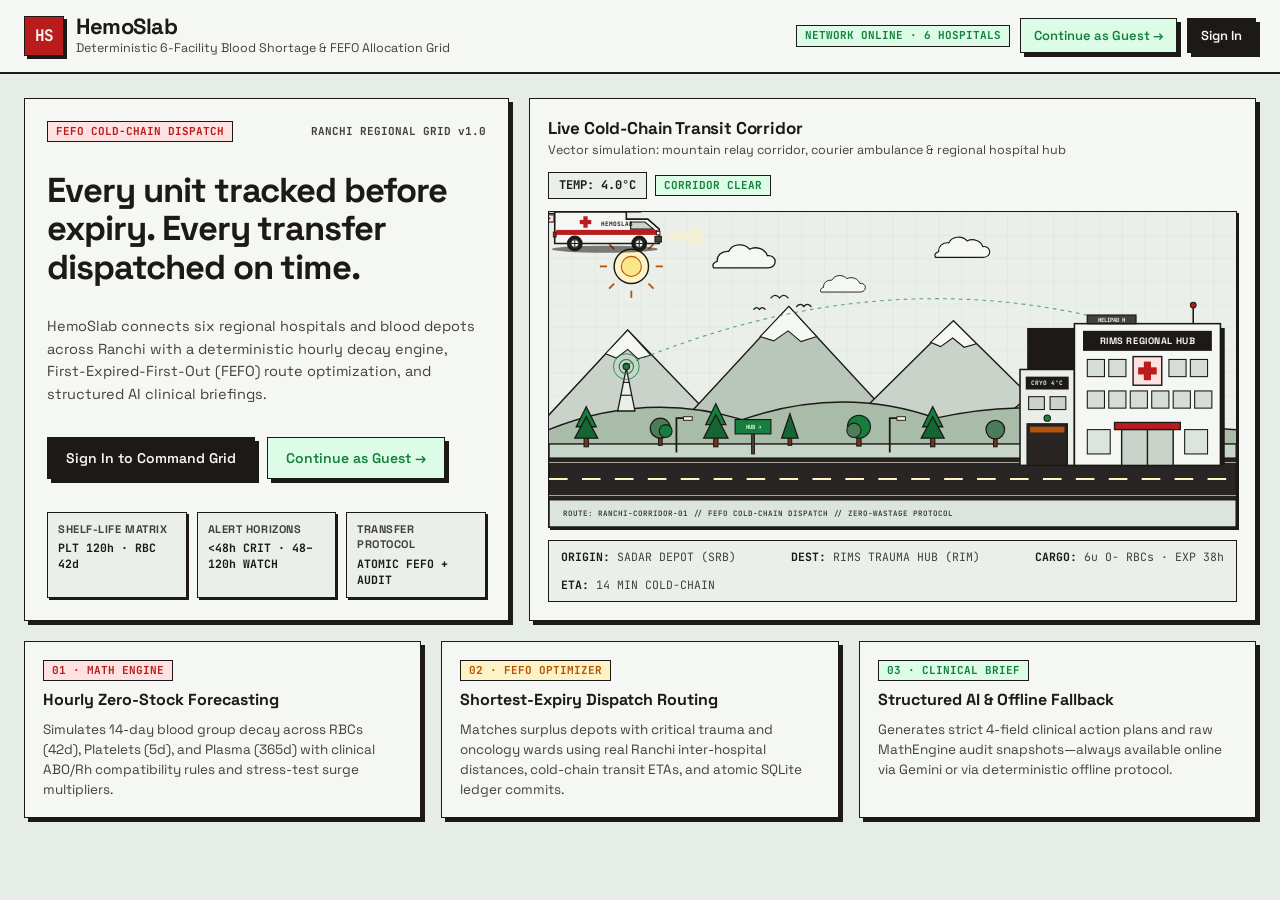
==== static/landing.html @ 281df46d "Add vector landing page, ambulance dispatch animation, pie/semicircular charts, and facility pulse p" ====
<!DOCTYPE html>
<html lang="en">
<head>
  <meta charset="UTF-8" />
  <meta name="viewport" content="width=device-width, initial-scale=1.0" />
  <title>HemoSlab — Regional Blood Shortage &amp; FEFO Cold-Chain Grid</title>
  <link rel="preconnect" href="https://fonts.googleapis.com" />
  <link rel="preconnect" href="https://fonts.gstatic.com" crossorigin />
  <link
    href="https://fonts.googleapis.com/css2?family=JetBrains+Mono:wght@500;600;700&family=Space+Grotesk:wght@400;500;600;700&display=swap"
    rel="stylesheet"
  />
  <link rel="stylesheet" href="/static/styles.css" />
  <link rel="stylesheet" href="/static/landing.css" />
  <script src="/static/landing.js" defer></script>
</head>
<body class="landing-body">
  <!-- Top Tactile Navigation Header -->
  <header class="landing-header" role="banner">
    <div class="landing-header-inner">
      <div class="brand-lockup">
        <div class="brand-mark" aria-hidden="true">HS</div>
        <div class="brand-copy">
          <h1>HemoSlab</h1>
          <p class="brand-subtitle">Deterministic 6-Facility Blood Shortage &amp; FEFO Allocation Grid</p>
        </div>
      </div>

      <div class="landing-nav-actions">
        <span class="status-pill status-safe mono">NETWORK ONLINE · 6 HOSPITALS</span>
        <button type="button" id="headerGuestBtn" class="btn-tactile btn-approve">
          Continue as Guest &rarr;
        </button>
        <button type="button" id="headerSignInBtn" class="btn-tactile is-active">
          Sign In
        </button>
      </div>
    </div>
  </header>

  <main class="landing-shell">
    <!-- Hero Grid: Command Entry + Animated Vector Corridor -->
    <section class="landing-hero-grid" aria-label="HemoSlab Overview and Access">
      <!-- Left: Editorial Intro & Access Slabs -->
      <article class="slab-card landing-intro-card">
        <div class="intro-kicker-row">
          <span class="status-pill status-critical mono">FEFO COLD-CHAIN DISPATCH</span>
          <span class="mono intro-version">RANCHI REGIONAL GRID v1.0</span>
        </div>

        <h2 class="landing-headline">
          Every unit tracked before expiry. Every transfer dispatched on time.
        </h2>

        <p class="landing-lead">
          HemoSlab connects six regional hospitals and blood depots across Ranchi with a deterministic
          hourly decay engine, First-Expired-First-Out (FEFO) route optimization, and structured AI
          clinical briefings.
        </p>

        <div class="landing-cta-group">
          <button type="button" id="heroSignInBtn" class="btn-tactile is-active btn-lg">
            Sign In to Command Grid
          </button>
          <button type="button" id="heroGuestBtn" class="btn-tactile btn-approve btn-lg">
            Continue as Guest &rarr;
          </button>
        </div>

        <div class="landing-mini-stats">
          <div class="mini-stat-slab">
            <span class="metric-label">Shelf-Life Matrix</span>
            <strong class="mono">PLT 120h · RBC 42d</strong>
          </div>
          <div class="mini-stat-slab">
            <span class="metric-label">Alert Horizons</span>
            <strong class="mono">&lt;48h CRIT · 48–120h WATCH</strong>
          </div>
          <div class="mini-stat-slab">
            <span class="metric-label">Transfer Protocol</span>
            <strong class="mono">ATOMIC FEFO + AUDIT</strong>
          </div>
        </div>
      </article>

      <!-- Right: Full Vector Animated Cold-Chain Corridor Scene -->
      <article class="slab-card vector-scene-card">
        <div class="panel-header scene-header">
          <div>
            <h2>Live Cold-Chain Transit Corridor</h2>
            <p class="panel-caption">Vector simulation: mountain relay corridor, courier ambulance &amp; regional hospital hub</p>
          </div>
          <div class="scene-badges">
            <span class="mono count-pill">TEMP: 4.0&deg;C</span>
            <span class="status-pill status-safe mono">CORRIDOR CLEAR</span>
          </div>
        </div>

        <div class="vector-stage">
          <svg
            id="corridorVectorSvg"
            viewBox="0 0 960 440"
            role="img"
            aria-label="Animated vector illustration of an ambulance driving along a tree-lined mountain road toward a regional hospital on the right, with a medical drone and clouds in the sky"
          >
            <defs>
              <!-- Subtle blueprint grid matching dashboard topology -->
              <pattern id="landingGrid" width="32" height="32" patternUnits="userSpaceOnUse">
                <path d="M 32 0 L 0 0 0 32" fill="none" stroke="#D5DDD6" stroke-width="1" />
              </pattern>

              <!-- Clip path for road markings -->
              <clipPath id="roadClip">
                <rect x="0" y="344" width="960" height="58" />
              </clipPath>
            </defs>

            <!-- Sky Background + Grid -->
            <rect x="0" y="0" width="960" height="440" fill="#EAEFE9" />
            <rect x="0" y="0" width="960" height="344" fill="url(#landingGrid)" />

            <!-- Flat Tactile Sun & Rotating Geometric Rays -->
            <g class="vec-sun" transform="translate(115, 76)">
              <g class="sun-rays-spin">
                <line x1="0" y1="-44" x2="0" y2="-34" stroke="#B45309" stroke-width="2.5" />
                <line x1="0" y1="34" x2="0" y2="44" stroke="#B45309" stroke-width="2.5" />
                <line x1="-44" y1="0" x2="-34" y2="0" stroke="#B45309" stroke-width="2.5" />
                <line x1="34" y1="0" x2="44" y2="0" stroke="#B45309" stroke-width="2.5" />
                <line x1="-31" y1="-31" x2="-24" y2="-24" stroke="#B45309" stroke-width="2.5" />
                <line x1="24" y1="24" x2="31" y2="31" stroke="#B45309" stroke-width="2.5" />
                <line x1="31" y1="-31" x2="24" y2="-24" stroke="#B45309" stroke-width="2.5" />
                <line x1="-24" y1="24" x2="-31" y2="31" stroke="#B45309" stroke-width="2.5" />
              </g>
              <circle cx="0" cy="0" r="24" fill="#FEF3C7" stroke="#1C1917" stroke-width="2" />
              <circle cx="0" cy="0" r="14" fill="#FDE68A" stroke="#B45309" stroke-width="1.5" />
            </g>

            <!-- Drifting Flat Vector Clouds -->
            <g class="cloud-drift-slow">
              <g transform="translate(230, 56)">
                <path
                  d="M0,22 L76,22 C82,22 86,18 86,13 C86,8 81,4 75,5 C72,-4 60,-9 50,-4 C43,-13 26,-12 21,-1 C11,-2 4,5 5,13 C1,14 -3,17 0,22 Z"
                  fill="#F4F7F3"
                  stroke="#1C1917"
                  stroke-width="1.8"
                />
              </g>
              <g transform="translate(540, 44) scale(0.88)">
                <path
                  d="M0,22 L76,22 C82,22 86,18 86,13 C86,8 81,4 75,5 C72,-4 60,-9 50,-4 C43,-13 26,-12 21,-1 C11,-2 4,5 5,13 C1,14 -3,17 0,22 Z"
                  fill="#F4F7F3"
                  stroke="#1C1917"
                  stroke-width="1.8"
                />
              </g>
            </g>

            <g class="cloud-drift-fast">
              <g transform="translate(380, 96) scale(0.72)">
                <path
                  d="M0,22 L76,22 C82,22 86,18 86,13 C86,8 81,4 75,5 C72,-4 60,-9 50,-4 C43,-13 26,-12 21,-1 C11,-2 4,5 5,13 C1,14 -3,17 0,22 Z"
                  fill="#F4F7F3"
                  stroke="#1C1917"
                  stroke-width="1.8"
                />
              </g>
            </g>

            <!-- Distant Vector Birds -->
            <g class="birds-glide" stroke="#1C1917" stroke-width="1.8" fill="none" stroke-linecap="round">
              <path d="M310,120 Q316,113 322,120 Q328,113 334,120" />
              <path d="M346,132 Q351,126 356,132 Q361,126 366,132" />
              <path d="M286,136 Q290,131 294,136 Q298,131 302,136" />
            </g>

            <!-- Far Mountain Range (Ridge Layer 1) -->
            <g class="mountains-far">
              <polygon points="-20,305 110,165 245,305" fill="#C9D3CA" stroke="#1C1917" stroke-width="2" />
              <polygon points="110,165 142,200 124,205 110,192 94,204 79,198" fill="#F4F7F3" stroke="#1C1917" stroke-width="1.5" />

              <polygon points="175,305 335,132 495,305" fill="#B9C7BB" stroke="#1C1917" stroke-width="2" />
              <polygon points="335,132 374,174 352,181 334,166 314,180 295,174" fill="#F4F7F3" stroke="#1C1917" stroke-width="1.5" />

              <polygon points="410,305 565,152 720,305" fill="#C9D3CA" stroke="#1C1917" stroke-width="2" />
              <polygon points="565,152 597,184 580,189 564,176 547,188 533,182" fill="#F4F7F3" stroke="#1C1917" stroke-width="1.5" />

              <polygon points="615,305 765,175 910,305" fill="#B9C7BB" stroke="#1C1917" stroke-width="2" />
            </g>

            <!-- Midground Rolling Foothills (Ridge Layer 2) -->
            <path
              d="M-10,308 Q130,248 270,290 Q410,242 540,288 Q680,256 830,295 L970,305 L970,336 L-10,336 Z"
              fill="#A8BCA9"
              stroke="#1C1917"
              stroke-width="2"
            />

            <!-- Cold-Chain Telemetry Relay Tower on Left Hill -->
            <g transform="translate(86, 206)">
              <polygon points="10,72 22,12 34,72" fill="#EAEFE9" stroke="#1C1917" stroke-width="1.8" />
              <line x1="14" y1="50" x2="30" y2="50" stroke="#1C1917" stroke-width="1.6" />
              <line x1="17" y1="32" x2="27" y2="32" stroke="#1C1917" stroke-width="1.6" />
              <circle cx="22" cy="10" r="4.5" fill="#15803D" stroke="#1C1917" stroke-width="1.5" />
              <circle cx="22" cy="10" r="10" fill="none" stroke="#15803D" stroke-width="1.5" class="tower-pulse" />
              <circle cx="22" cy="10" r="18" fill="none" stroke="#15803D" stroke-width="1.2" class="tower-pulse-delay" />
            </g>

            <!-- Drone Flight Arc & Animated Vector Cold-Chain Drone -->
            <path
              d="M112,212 Q455,68 785,152"
              fill="none"
              stroke="#15803D"
              stroke-width="1.5"
              stroke-dasharray="5 6"
              opacity="0.7"
            />
            <g class="drone-flight">
              <!-- Drone body + cryo pod -->
              <line x1="-18" y1="-4" x2="18" y2="-4" stroke="#1C1917" stroke-width="2.5" />
              <line x1="-14" y1="-8" x2="-14" y2="-4" stroke="#1C1917" stroke-width="2" />
              <line x1="14" y1="-8" x2="14" y2="-4" stroke="#1C1917" stroke-width="2" />
              <ellipse cx="-14" cy="-9" rx="9" ry="2" fill="#44403C" class="rotor-blur" />
              <ellipse cx="14" cy="-9" rx="9" ry="2" fill="#44403C" class="rotor-blur" />
              <rect x="-10" y="-6" width="20" height="8" fill="#F4F7F3" stroke="#1C1917" stroke-width="1.6" />
              <!-- Hanging Cryo Blood Box -->
              <rect x="-7" y="4" width="14" height="10" fill="#FEE2E2" stroke="#1C1917" stroke-width="1.5" />
              <line x1="-2" y1="9" x2="2" y2="9" stroke="#B91C1C" stroke-width="1.8" />
              <line x1="0" y1="7" x2="0" y2="11" stroke="#B91C1C" stroke-width="1.8" />
              <!-- Drone Tag -->
              <rect x="-24" y="-27" width="48" height="14" fill="#F4F7F3" stroke="#1C1917" stroke-width="1.2" />
              <text x="0" y="-17" text-anchor="middle" font-family="JetBrains Mono, monospace" font-size="8" font-weight="700" fill="#1C1917">
                CRYO-UAV
              </text>
            </g>

            <!-- Roadside Grass Verge -->
            <rect x="0" y="324" width="960" height="22" fill="#C7D6C8" stroke="#1C1917" stroke-width="2" />

            <!-- Vector Trees (Pine & Rounded Sage Trees) along the Foothills & Roadside -->
            <g class="trees-layer">
              <!-- Tree Cluster Left -->
              <g transform="translate(36, 268)" class="tree-sway">
                <rect x="13" y="46" width="6" height="14" fill="#78350F" stroke="#1C1917" stroke-width="1.5" />
                <polygon points="16,4 2,32 30,32" fill="#15803D" stroke="#1C1917" stroke-width="1.8" />
                <polygon points="16,18 0,48 32,48" fill="#166534" stroke="#1C1917" stroke-width="1.8" />
              </g>
              <g transform="translate(142, 276)">
                <rect x="11" y="38" width="5" height="12" fill="#78350F" stroke="#1C1917" stroke-width="1.5" />
                <circle cx="13.5" cy="26" r="14" fill="#4D7C5B" stroke="#1C1917" stroke-width="1.8" />
                <circle cx="21" cy="30" r="9" fill="#15803D" stroke="#1C1917" stroke-width="1.5" />
              </g>
              <g transform="translate(216, 266)" class="tree-sway-alt">
                <rect x="14" y="48" width="6" height="14" fill="#78350F" stroke="#1C1917" stroke-width="1.5" />
                <polygon points="17,2 3,31 31,31" fill="#15803D" stroke="#1C1917" stroke-width="1.8" />
                <polygon points="17,17 0,50 34,50" fill="#166534" stroke="#1C1917" stroke-width="1.8" />
              </g>

              <!-- Tree Cluster Center -->
              <g transform="translate(324, 278)">
                <rect x="10" y="36" width="5" height="12" fill="#78350F" stroke="#1C1917" stroke-width="1.5" />
                <polygon points="12.5,4 1,38 24,38" fill="#166534" stroke="#1C1917" stroke-width="1.8" />
              </g>
              <g transform="translate(418, 272)" class="tree-sway">
                <rect x="12" y="42" width="6" height="13" fill="#78350F" stroke="#1C1917" stroke-width="1.5" />
                <circle cx="15" cy="28" r="16" fill="#15803D" stroke="#1C1917" stroke-width="1.8" />
                <circle cx="8" cy="33" r="10" fill="#4D7C5B" stroke="#1C1917" stroke-width="1.5" />
              </g>
              <g transform="translate(520, 268)" class="tree-sway-alt">
                <rect x="13" y="46" width="6" height="14" fill="#78350F" stroke="#1C1917" stroke-width="1.5" />
                <polygon points="16,4 2,32 30,32" fill="#15803D" stroke="#1C1917" stroke-width="1.8" />
                <polygon points="16,18 0,48 32,48" fill="#166534" stroke="#1C1917" stroke-width="1.8" />
              </g>
              <g transform="translate(610, 278)">
                <rect x="11" y="38" width="5" height="12" fill="#78350F" stroke="#1C1917" stroke-width="1.5" />
                <circle cx="13.5" cy="26" r="13" fill="#4D7C5B" stroke="#1C1917" stroke-width="1.8" />
              </g>
            </g>

            <!-- Roadside Highway Signs & Lamps -->
            <g transform="translate(278, 290)">
              <rect x="5" y="18" width="4" height="30" fill="#44403C" stroke="#1C1917" stroke-width="1.3" />
              <rect x="-18" y="0" width="50" height="20" fill="#15803D" stroke="#1C1917" stroke-width="1.6" />
              <text x="7" y="13" text-anchor="middle" font-family="JetBrains Mono, monospace" font-size="8" font-weight="700" fill="#F4F7F3">
                HUB &rarr;
              </text>
            </g>

            <g transform="translate(476, 280)">
              <path d="M0,56 L0,8 L14,8" fill="none" stroke="#1C1917" stroke-width="2.5" />
              <rect x="10" y="6" width="12" height="5" fill="#FEF3C7" stroke="#1C1917" stroke-width="1.3" />
            </g>
            <g transform="translate(178, 280)">
              <path d="M0,56 L0,8 L14,8" fill="none" stroke="#1C1917" stroke-width="2.5" />
              <rect x="10" y="6" width="12" height="5" fill="#FEF3C7" stroke="#1C1917" stroke-width="1.3" />
            </g>

            <!-- Paved Regional Highway -->
            <rect x="0" y="344" width="960" height="58" fill="#292524" stroke="#1C1917" stroke-width="2.2" />
            <!-- Top & bottom road shoulder lines -->
            <line x1="0" y1="350" x2="960" y2="350" stroke="#A8A29E" stroke-width="1.5" />
            <line x1="0" y1="396" x2="960" y2="396" stroke="#A8A29E" stroke-width="1.5" />
            <!-- Animated Scrolling Dashed Center Lane -->
            <line
              x1="0"
              y1="373"
              x2="960"
              y2="373"
              stroke="#FEF3C7"
              stroke-width="3"
              stroke-dasharray="26 20"
              class="road-dash-scroll"
              clip-path="url(#roadClip)"
            />

            <!-- Foreground Ground Strip -->
            <rect x="0" y="402" width="960" height="38" fill="#DCE5DD" stroke="#1C1917" stroke-width="2" />
            <text x="20" y="425" font-family="JetBrains Mono, monospace" font-size="10.5" font-weight="700" fill="#44403C">
              ROUTE: RANCHI-CORRIDOR-01 // FEFO COLD-CHAIN DISPATCH // ZERO-WASTAGE PROTOCOL
            </text>

            <!-- RIGHT: Regional Hospital Complex (Tactile 2D-in-3D Vector Architecture) -->
            <g id="vectorHospital" transform="translate(658, 128)">
              <!-- Hard 3D Offset Shadow -->
              <rect x="10" y="34" width="276" height="192" fill="#1C1917" />

              <!-- Cryo Blood Storage Left Wing -->
              <rect x="0" y="92" width="76" height="134" fill="#EAEFE9" stroke="#1C1917" stroke-width="2.2" />
              <rect x="8" y="102" width="60" height="18" fill="#1C1917" />
              <text x="38" y="114" text-anchor="middle" font-family="JetBrains Mono, monospace" font-size="8.5" font-weight="700" fill="#DCFCE7">
                CRYO 4&deg;C
              </text>
              <!-- Cryo Wing Windows -->
              <rect x="12" y="130" width="22" height="18" fill="#C9D3CA" stroke="#1C1917" stroke-width="1.5" />
              <rect x="42" y="130" width="22" height="18" fill="#C9D3CA" stroke="#1C1917" stroke-width="1.5" />
              <!-- Ambulance Receiving Bay -->
              <rect x="10" y="168" width="56" height="58" fill="#292524" stroke="#1C1917" stroke-width="2" />
              <rect x="14" y="172" width="48" height="8" fill="#B45309" />
              <circle cx="38" cy="160" r="4.5" fill="#15803D" stroke="#1C1917" stroke-width="1.4" class="beacon-blink" />

              <!-- Main Hospital Tower -->
              <rect x="76" y="28" width="204" height="198" fill="#F4F7F3" stroke="#1C1917" stroke-width="2.2" />

              <!-- Rooftop Helipad & Antenna -->
              <rect x="94" y="16" width="68" height="12" fill="#44403C" stroke="#1C1917" stroke-width="1.8" />
              <text x="128" y="25" text-anchor="middle" font-family="JetBrains Mono, monospace" font-size="8" font-weight="700" fill="#F4F7F3">
                HELIPAD H
              </text>
              <line x1="242" y1="28" x2="242" y2="2" stroke="#1C1917" stroke-width="2.2" />
              <circle cx="242" cy="2" r="4" fill="#B91C1C" stroke="#1C1917" stroke-width="1.4" class="beacon-blink" />

              <!-- Hospital Fascia Signboard -->
              <rect x="88" y="38" width="180" height="28" fill="#1C1917" />
              <text x="178" y="56" text-anchor="middle" font-family="Space Grotesk, sans-serif" font-size="13" font-weight="700" fill="#F4F7F3" letter-spacing="0.8">
                RIMS REGIONAL HUB
              </text>

              <!-- Red Cross Emblem Badge -->
              <rect x="158" y="74" width="40" height="40" fill="#FEE2E2" stroke="#1C1917" stroke-width="2" />
              <rect x="173" y="81" width="10" height="26" fill="#B91C1C" />
              <rect x="165" y="89" width="26" height="10" fill="#B91C1C" />

              <!-- Upper Floor Windows Grid -->
              <g fill="#D5DDD6" stroke="#1C1917" stroke-width="1.5">
                <rect x="94" y="78" width="24" height="24" />
                <rect x="124" y="78" width="24" height="24" />
                <rect x="208" y="78" width="24" height="24" />
                <rect x="238" y="78" width="24" height="24" />

                <rect x="94" y="122" width="24" height="24" />
                <rect x="124" y="122" width="24" height="24" />
                <rect x="154" y="122" width="24" height="24" />
                <rect x="184" y="122" width="24" height="24" />
                <rect x="214" y="122" width="24" height="24" />
                <rect x="244" y="122" width="24" height="24" />
              </g>

              <!-- Ground Entrance Canopy & Sliding Doors -->
              <rect x="132" y="166" width="92" height="10" fill="#B91C1C" stroke="#1C1917" stroke-width="1.8" />
              <rect x="142" y="176" width="72" height="50" fill="#C9D3CA" stroke="#1C1917" stroke-width="2" />
              <line x1="178" y1="176" x2="178" y2="226" stroke="#1C1917" stroke-width="2" />
              <rect x="94" y="176" width="32" height="34" fill="#DCE5DD" stroke="#1C1917" stroke-width="1.5" />
              <rect x="230" y="176" width="32" height="34" fill="#DCE5DD" stroke="#1C1917" stroke-width="1.5" />
            </g>

            <!-- ANIMATED VECTOR AMBULANCE (Moving along the road toward the hospital) -->
            <g class="ambulance-drive">
              <g class="ambulance-bounce">
                <!-- Live Telemetry Tag above Ambulance -->
                <g transform="translate(72, -32)">
                  <rect x="-56" y="0" width="128" height="20" fill="#1C1917" />
                  <text x="8" y="13" text-anchor="middle" font-family="JetBrains Mono, monospace" font-size="9" font-weight="700" fill="#DCFCE7">
                    FEFO-01 · O- RBC · 4&deg;C
                  </text>
                </g>

                <!-- Headlight Beam Cone -->
                <polygon points="154,32 214,20 214,48" fill="#FEF3C7" opacity="0.55" />

                <!-- Roof Emergency Lightbar -->
                <rect x="106" y="-8" width="22" height="8" fill="#1C1917" stroke="#1C1917" stroke-width="1.5" />
                <rect x="108" y="-6" width="9" height="5" fill="#B91C1C" class="siren-red" />
                <rect x="117" y="-6" width="9" height="5" fill="#F59E0B" class="siren-amber" />

                <!-- Ambulance Shadow on Road -->
                <ellipse cx="78" cy="52" rx="74" ry="5" fill="#1C1917" opacity="0.55" />

                <!-- Main Cargo Box & Cab Body -->
                <path
                  d="M8,0 L108,0 L108,10 L138,10 L154,24 L154,44 L8,44 Z"
                  fill="#F4F7F3"
                  stroke="#1C1917"
                  stroke-width="2.2"
                />

                <!-- Crimson Cold-Chain Side Stripe -->
                <rect x="10" y="25" width="142" height="7" fill="#B91C1C" />

                <!-- Cab Windshield & Door Window -->
                <polygon points="114,14 134,14 146,24 114,24" fill="#C9D3CA" stroke="#1C1917" stroke-width="1.6" />

                <!-- Red Medical Cross on Side Cargo -->
                <rect x="48" y="6" width="6" height="16" fill="#B91C1C" />
                <rect x="43" y="11" width="16" height="6" fill="#B91C1C" />

                <!-- Side Label -->
                <text x="72" y="19" font-family="JetBrains Mono, monospace" font-size="8.5" font-weight="700" fill="#1C1917">
                  HEMOSLAB
                </text>

                <!-- Front Bumper & Headlight -->
                <rect x="148" y="34" width="9" height="8" fill="#44403C" stroke="#1C1917" stroke-width="1.4" />
                <rect x="150" y="27" width="5" height="5" fill="#FEF3C7" stroke="#1C1917" stroke-width="1.2" />
                <!-- Rear Taillight -->
                <rect x="6" y="28" width="4" height="7" fill="#B91C1C" stroke="#1C1917" stroke-width="1.2" />

                <!-- Rotating Front & Rear Vector Wheels -->
                <g transform="translate(36, 44)">
                  <circle cx="0" cy="0" r="11" fill="#1C1917" />
                  <g class="wheel-spin">
                    <circle cx="0" cy="0" r="5.5" fill="#EAEFE9" stroke="#1C1917" stroke-width="1.2" />
                    <line x1="-5" y1="0" x2="5" y2="0" stroke="#1C1917" stroke-width="1.4" />
                    <line x1="0" y1="-5" x2="0" y2="5" stroke="#1C1917" stroke-width="1.4" />
                  </g>
                </g>

                <g transform="translate(126, 44)">
                  <circle cx="0" cy="0" r="11" fill="#1C1917" />
                  <g class="wheel-spin">
                    <circle cx="0" cy="0" r="5.5" fill="#EAEFE9" stroke="#1C1917" stroke-width="1.2" />
                    <line x1="-5" y1="0" x2="5" y2="0" stroke="#1C1917" stroke-width="1.4" />
                    <line x1="0" y1="-5" x2="0" y2="5" stroke="#1C1917" stroke-width="1.4" />
                  </g>
                </g>
              </g>
            </g>
          </svg>
        </div>

        <div class="corridor-telemetry-strip mono">
          <span><strong>ORIGIN:</strong> SADAR DEPOT (SRB)</span>
          <span><strong>DEST:</strong> RIMS TRAUMA HUB (RIM)</span>
          <span><strong>CARGO:</strong> 6u O- RBCs · EXP 38h</span>
          <span><strong>ETA:</strong> 14 MIN COLD-CHAIN</span>
        </div>
      </article>
    </section>

    <!-- Bottom 3 Tactile Architecture Pillars -->
    <section class="pillars-grid" aria-label="Core System Capabilities">
      <article class="slab-card pillar-card">
        <div class="pillar-header">
          <span class="status-pill status-critical mono">01 · MATH ENGINE</span>
        </div>
        <h3>Hourly Zero-Stock Forecasting</h3>
        <p>
          Simulates 14-day blood group decay across RBCs (42d), Platelets (5d), and Plasma (365d)
          with clinical ABO/Rh compatibility rules and stress-test surge multipliers.
        </p>
      </article>

      <article class="slab-card pillar-card">
        <div class="pillar-header">
          <span class="status-pill status-watch mono">02 · FEFO OPTIMIZER</span>
        </div>
        <h3>Shortest-Expiry Dispatch Routing</h3>
        <p>
          Matches surplus depots with critical trauma and oncology wards using real Ranchi
          inter-hospital distances, cold-chain transit ETAs, and atomic SQLite ledger commits.
        </p>
      </article>

      <article class="slab-card pillar-card">
        <div class="pillar-header">
          <span class="status-pill status-safe mono">03 · CLINICAL BRIEF</span>
        </div>
        <h3>Structured AI &amp; Offline Fallback</h3>
        <p>
          Generates strict 4-field clinical action plans and raw MathEngine audit snapshots—always
          available online via Gemini or via deterministic offline protocol.
        </p>
      </article>
    </section>
  </main>

  <!-- Sign In Modal (Tactile 2D-in-3D Sheet, Zero Backdrop Blur) -->
  <div id="signInModal" class="focus-overlay is-hidden" role="dialog" aria-modal="true" aria-labelledby="signInTitle">
    <div class="focus-sheet signin-sheet">
      <div class="focus-header">
        <div class="brand-lockup">
          <div class="brand-mark signin-mark" aria-hidden="true">HS</div>
          <div>
            <h2 id="signInTitle" class="signin-modal-title">Operator Sign In</h2>
            <p class="panel-caption">Authenticate to access the 6-hospital FEFO Command Dashboard</p>
          </div>
        </div>
        <button type="button" id="closeSignInModal" class="btn-tactile btn-sm btn-danger-outline">
          Close [Esc] &times;
        </button>
      </div>

      <form id="signInForm" class="signin-form" novalidate>
        <div class="form-field">
          <label for="operatorIdInput">Operator ID or Clinical Email</label>
          <input
            type="text"
            id="operatorIdInput"
            name="operatorId"
            placeholder="e.g. dr.sharma@rims.hemoslab.in"
            autocomplete="username"
            required
          />
        </div>

        <div class="form-field">
          <label for="facilitySelect">Assigned Facility / Command Scope</label>
          <select id="facilitySelect" name="facility">
            <option value="ALL">Regional Command Center (All 6 Facilities)</option>
            <option value="HOSP-01">HOSP-01 · RIMS Level-1 Trauma Center</option>
            <option value="HOSP-02">HOSP-02 · Sadar Hospital Regional Blood Bank</option>
            <option value="HOSP-03">HOSP-03 · Ranchi Cancer Hospital (RCHRC)</option>
            <option value="HOSP-04">HOSP-04 · Rani Children &amp; Maternal Hospital</option>
            <option value="HOSP-05">HOSP-05 · Paras HEC Multispecialty Hospital</option>
            <option value="HOSP-06">HOSP-06 · Medanta Heart &amp; Surgical Institute</option>
          </select>
        </div>

        <div class="form-field">
          <label for="passcodeInput">Command Passcode</label>
          <input
            type="password"
            id="passcodeInput"
            name="passcode"
            placeholder="Enter operator passcode"
            autocomplete="current-password"
            required
          />
        </div>

        <p id="signInError" class="signin-error is-hidden" role="alert"></p>

        <div class="signin-actions">
          <button type="button" id="fillDemoCredsBtn" class="btn-tactile btn-sm">
            Fill Demo Operator
          </button>
          <div class="signin-submit-group">
            <button type="button" id="modalGuestBtn" class="btn-tactile btn-approve">
              Continue as Guest
            </button>
            <button type="submit" class="btn-tactile is-active">
              Sign In &amp; Launch &rarr;
            </button>
          </div>
        </div>
      </form>
    </div>
  </div>
</body>
</html>
---- static/styles.css ----
/*
 * HemoSlab Tactile 2D-in-3D Structural Design System
 * Soft clinical sage-stone & tinted alabaster palette (zero stark white glare).
 * Zero glassmorphism, zero backdrop blur, zero gradients, zero neon glow.
 */

:root {
  --bg-canvas: #E6ECE7;
  --bg-surface: #F4F7F3;
  --bg-inset: #EAEFE9;
  --bg-critical-wash: #FCF1F1;
  --bg-watch-wash: #FCF6E8;
  --bg-safe-wash: #EFF7F1;

  --ink: #1C1917;
  --ink-muted: #44403C;
  --ink-inverse: #F4F7F3;
  --border: #1C1917;
  --rule-subtle: #C9D3CA;

  --critical: #B91C1C;
  --critical-tint: #FEE2E2;
  --watch: #B45309;
  --watch-tint: #FEF3C7;
  --safe: #15803D;
  --safe-tint: #DCFCE7;

  --shadow-offset: 4px 4px 0px #1C1917;
  --shadow-sm: 2px 2px 0px #1C1917;
  --shadow-pressed: 1px 1px 0px #1C1917;
  --shadow-sheet: 8px 8px 0px #1C1917;

  --font-sans: "Space Grotesk", -apple-system, BlinkMacSystemFont, "Segoe UI", sans-serif;
  --font-mono: "JetBrains Mono", ui-monospace, SFMono-Regular, Menlo, Consolas, monospace;
}

*,
*::before,
*::after {
  box-sizing: border-box;
}

html,
body {
  margin: 0;
  padding: 0;
  background-color: var(--bg-canvas);
  color: var(--ink);
  font-family: var(--font-sans);
  line-height: 1.4;
  -webkit-font-smoothing: antialiased;
}

.mono {
  font-family: var(--font-mono);
}

.sr-only {
  position: absolute;
  width: 1px;
  height: 1px;
  padding: 0;
  margin: -1px;
  overflow: hidden;
  clip: rect(0, 0, 0, 0);
  white-space: nowrap;
  border: 0;
}

/* ---------- 1. Shrinking Hero Status Bar ---------- */

.hero-bar {
  position: sticky;
  top: 0;
  z-index: 40;
  background-color: var(--bg-surface);
  border-bottom: 2px solid var(--border);
  transition: padding 0.16s ease;
  padding: 16px 24px 18px;
}

.hero-bar.is-compact {
  padding: 8px 24px 10px;
  box-shadow: 0 3px 0 #1C1917;
}

.hero-inner {
  max-width: 1420px;
  margin: 0 auto;
  display: flex;
  flex-direction: column;
  gap: 14px;
}

.hero-bar.is-compact .hero-inner {
  gap: 8px;
}

.hero-top-row {
  display: flex;
  align-items: center;
  justify-content: space-between;
  gap: 16px;
  flex-wrap: wrap;
}

.brand-lockup {
  display: flex;
  align-items: center;
  gap: 12px;
}

.brand-mark {
  width: 40px;
  height: 40px;
  background-color: var(--critical);
  color: var(--ink-inverse);
  border: 1.5px solid var(--border);
  box-shadow: 3px 3px 0px #1C1917;
  display: grid;
  place-items: center;
  font-family: var(--font-mono);
  font-weight: 700;
  font-size: 16px;
  letter-spacing: -0.5px;
}

.hero-bar.is-compact .brand-mark {
  width: 32px;
  height: 32px;
  font-size: 13px;
}

.brand-copy h1 {
  margin: 0;
  font-size: 22px;
  font-weight: 700;
  letter-spacing: -0.02em;
  line-height: 1.1;
}

.hero-bar.is-compact .brand-copy h1 {
  font-size: 17px;
}

.brand-subtitle {
  margin: 2px 0 0;
  font-size: 12.5px;
  color: var(--ink-muted);
}

.hero-bar.is-compact .brand-subtitle {
  display: none;
}

.hero-controls {
  display: flex;
  align-items: center;
  gap: 10px;
  flex-wrap: wrap;
}

.scenario-group {
  display: flex;
  gap: 8px;
  flex-wrap: wrap;
}

/* Tactile 2D-in-3D Buttons */
.btn-tactile {
  appearance: none;
  background-color: var(--bg-inset);
  color: var(--ink);
  border: 1.5px solid var(--border);
  box-shadow: var(--shadow-offset);
  padding: 8px 13px;
  font-family: var(--font-sans);
  font-size: 13px;
  font-weight: 600;
  cursor: pointer;
  transition: transform 0.08s ease, box-shadow 0.08s ease, background-color 0.12s ease;
}

.btn-tactile:hover {
  background-color: #DCE5DD;
}

.btn-tactile:active {
  transform: translate(3px, 3px);
  box-shadow: var(--shadow-pressed);
}

.btn-tactile.is-active {
  background-color: var(--ink);
  color: var(--ink-inverse);
}

.btn-tactile.btn-sm {
  padding: 5px 10px;
  font-size: 12px;
  box-shadow: var(--shadow-sm);
}

.btn-tactile.btn-sm:active {
  transform: translate(1px, 1px);
  box-shadow: var(--shadow-pressed);
}

.btn-tactile.btn-xs {
  padding: 3px 8px;
  font-size: 11px;
  box-shadow: var(--shadow-sm);
}

.btn-expand {
  background-color: var(--bg-surface);
  font-family: var(--font-mono);
  font-size: 11.5px;
  letter-spacing: 0.01em;
}

.btn-danger-outline {
  background-color: var(--critical-tint);
  color: var(--critical);
}

.btn-danger-outline:hover {
  background-color: #FECACA;
}

.btn-approve {
  background-color: var(--safe-tint);
  color: var(--safe);
}

.btn-approve:hover {
  background-color: #BBF7D0;
}

/* Hero KPI Slabs */
.hero-metrics-row {
  display: grid;
  grid-template-columns: repeat(3, minmax(0, 1fr));
  gap: 14px;
}

.metric-slab {
  background-color: var(--bg-inset);
  border: 1.5px solid var(--border);
  box-shadow: var(--shadow-sm);
  padding: 10px 14px;
  display: flex;
  flex-direction: column;
  gap: 2px;
}

.metric-slab.metric-urgent {
  background-color: var(--bg-critical-wash);
}

.hero-bar.is-compact .metric-slab {
  padding: 6px 12px;
  flex-direction: row;
  align-items: center;
  justify-content: space-between;
  gap: 10px;
}

.hero-bar.is-compact .metric-sub {
  display: none;
}

.metric-label {
  font-size: 11px;
  font-weight: 700;
  text-transform: uppercase;
  letter-spacing: 0.05em;
  color: var(--ink-muted);
}

.metric-value-row {
  display: flex;
  align-items: baseline;
  gap: 8px;
}

.metric-big {
  font-size: 24px;
  font-weight: 700;
  letter-spacing: -0.03em;
}

.hero-bar.is-compact .metric-big {
  font-size: 17px;
}

.metric-unit {
  font-size: 12px;
  color: var(--ink-muted);
}

.metric-sub {
  font-size: 12px;
  color: var(--ink-muted);
  white-space: nowrap;
  overflow: hidden;
  text-overflow: ellipsis;
}

/* Status Pills */
.status-pill {
  display: inline-flex;
  align-items: center;
  padding: 2px 8px;
  border: 1.5px solid var(--border);
  font-family: var(--font-mono);
  font-size: 11px;
  font-weight: 700;
  text-transform: uppercase;
}

.status-critical {
  background-color: var(--critical-tint);
  color: var(--critical);
}

.status-watch {
  background-color: var(--watch-tint);
  color: var(--watch);
}

.status-safe {
  background-color: var(--safe-tint);
  color: var(--safe);
}

/* ---------- Main Shell & Slab Cards ---------- */

.main-shell {
  max-width: 1420px;
  margin: 0 auto;
  padding: 20px 24px 96px;
  display: flex;
  flex-direction: column;
  gap: 20px;
}

.slab-card {
  background-color: var(--bg-surface);
  border: 1.5px solid var(--border);
  box-shadow: var(--shadow-offset);
  padding: 16px 18px;
}

.panel-header {
  display: flex;
  align-items: flex-start;
  justify-content: space-between;
  gap: 12px;
  margin-bottom: 12px;
  flex-wrap: wrap;
}

.panel-zoom-header {
  cursor: zoom-in;
}

.panel-header-actions {
  display: flex;
  align-items: center;
  gap: 10px;
  flex-wrap: wrap;
  cursor: default;
}

.panel-header h2 {
  margin: 0;
  font-size: 17px;
  font-weight: 700;
  letter-spacing: -0.01em;
}

.panel-caption {
  margin: 2px 0 0;
  font-size: 12.5px;
  color: var(--ink-muted);
}

/* ---------- 2. Collapsible Stress-Test Bar ---------- */

.stress-bar {
  padding: 12px 16px;
}

.stress-header {
  display: flex;
  align-items: center;
  justify-content: space-between;
  gap: 12px;
  flex-wrap: wrap;
}

.stress-title-wrap {
  display: flex;
  align-items: center;
  gap: 14px;
  flex-wrap: wrap;
}

.stress-summary {
  font-size: 13px;
  color: var(--ink-muted);
}

.stress-summary strong {
  color: var(--critical);
  margin-left: 4px;
}

.stress-body {
  margin-top: 14px;
  padding-top: 12px;
  border-top: 1.5px dashed var(--rule-subtle);
  display: grid;
  grid-template-columns: repeat(2, minmax(0, 1fr));
  gap: 24px;
}

.stress-body.is-hidden {
  display: none;
}

.slider-control {
  display: flex;
  flex-direction: column;
  gap: 6px;
}

.slider-label-row {
  display: flex;
  justify-content: space-between;
  align-items: center;
  font-size: 13px;
  font-weight: 600;
}

.slider-readout {
  background-color: var(--bg-inset);
  border: 1.5px solid var(--border);
  padding: 2px 8px;
  font-size: 12px;
  font-weight: 700;
}

input[type="range"] {
  width: 100%;
  accent-color: var(--ink);
  cursor: pointer;
}

.slider-ticks {
  display: flex;
  justify-content: space-between;
  font-size: 11px;
  color: var(--ink-muted);
}

/* ---------- 3 & 5. Primary Workspace Grid ---------- */

.workspace-grid {
  display: grid;
  grid-template-columns: 1.15fr 1fr;
  gap: 20px;
  align-items: start;
}

.workspace-left-stack {
  display: flex;
  flex-direction: column;
  gap: 20px;
}

.facility-pulse-list {
  display: flex;
  flex-direction: column;
  gap: 8px;
}

.pulse-facility-row {
  width: 100%;
  appearance: none;
  text-align: left;
  font-family: var(--font-sans);
  color: var(--ink);
  background-color: var(--bg-inset);
  border: 1.5px solid var(--border);
  box-shadow: var(--shadow-sm);
  padding: 8px 10px;
  cursor: pointer;
  display: grid;
  grid-template-columns: 54px minmax(110px, 1.1fr) minmax(90px, 1fr) 68px 74px;
  align-items: center;
  gap: 10px;
  transition: transform 0.08s ease, background-color 0.12s ease;
}

.pulse-facility-row:hover {
  background-color: #DCE5DD;
}

.pulse-facility-row.is-selected {
  background-color: var(--bg-surface);
  box-shadow: var(--shadow-offset);
  border-width: 2px;
}

.pulse-code {
  font-size: 13px;
  font-weight: 700;
}

.pulse-name-col {
  display: flex;
  flex-direction: column;
  min-width: 0;
}

.pulse-name {
  font-size: 12px;
  font-weight: 600;
  white-space: nowrap;
  overflow: hidden;
  text-overflow: ellipsis;
}

.pulse-sub {
  font-size: 10.5px;
  color: var(--ink-muted);
}

.pulse-bar-track {
  height: 10px;
  width: 100%;
  background-color: var(--bg-surface);
  border: 1.5px solid var(--border);
  display: flex;
  overflow: hidden;
}

.pulse-bar-exp {
  background-color: var(--critical);
  height: 100%;
}

.pulse-bar-safe {
  background-color: var(--safe);
  height: 100%;
}

.pulse-buffer {
  font-size: 11.5px;
  font-weight: 700;
  text-align: right;
}

.corridor-highlight-strip {
  margin-top: 10px;
  padding: 8px 10px;
  background-color: var(--bg-inset);
  border: 1.5px solid var(--border);
  font-size: 11px;
  color: var(--ink-muted);
  display: flex;
  align-items: center;
  justify-content: space-between;
  gap: 8px;
  flex-wrap: wrap;
}

.corridor-highlight-strip strong {
  color: var(--ink);
}

.legend-row {
  display: flex;
  align-items: center;
  gap: 12px;
  font-size: 12px;
  font-weight: 600;
}

.legend-item {
  display: inline-flex;
  align-items: center;
  gap: 5px;
}

.dot {
  width: 10px;
  height: 10px;
  border: 1.5px solid var(--border);
  display: inline-block;
}

.dot-critical { background-color: var(--critical); }
.dot-watch { background-color: var(--watch); }
.dot-safe { background-color: var(--safe); }

.svg-stage,
.modal-svg-stage {
  border: 1.5px solid var(--border);
  background-color: var(--bg-inset);
  overflow: hidden;
}

#topologySvg,
#modalTopologySvg {
  width: 100%;
  height: auto;
  display: block;
}

.svg-node {
  cursor: pointer;
}

.svg-node:hover .node-body {
  stroke-width: 2.4;
}

.svg-node.is-selected .node-body {
  stroke-width: 3;
}

/* Restrained Clinical Vector Animations */
.critical-ring-pulse {
  fill: none;
  stroke: #B91C1C;
  stroke-width: 1.5;
  transform-box: fill-box;
  transform-origin: center;
  animation: criticalRingPulse 2.6s ease-out infinite;
  pointer-events: none;
}

@keyframes criticalRingPulse {
  0% {
    transform: scale(1);
    opacity: 0.75;
  }
  100% {
    transform: scale(1.06);
    opacity: 0;
  }
}

.corridor-flow-edge {
  stroke: #B45309;
  stroke-width: 2.2;
  stroke-dasharray: 8 6;
  animation: corridorFlow 6s linear infinite;
}

@keyframes corridorFlow {
  to {
    stroke-dashoffset: -56;
  }
}

.transfer-pulse-line {
  stroke: #15803D;
  stroke-width: 3.5;
  stroke-dasharray: 9 7;
  fill: none;
  animation: dashFlow 0.8s linear infinite;
}

@keyframes dashFlow {
  to {
    stroke-dashoffset: -32;
  }
}

.dispatch-ambulance-bounce {
  animation: dispatchAmbulanceBounce 0.36s ease-in-out infinite;
}

.dispatch-siren-red {
  animation: dispatchSirenRed 0.48s steps(1, end) infinite;
}

.dispatch-siren-amber {
  animation: dispatchSirenAmber 0.48s steps(1, end) infinite;
}

@keyframes dispatchAmbulanceBounce {
  0%, 100% {
    transform: translateY(0px);
  }
  50% {
    transform: translateY(-1.5px);
  }
}

@keyframes dispatchSirenRed {
  0%, 49% {
    fill: #B91C1C;
  }
  50%, 100% {
    fill: #FEE2E2;
  }
}

@keyframes dispatchSirenAmber {
  0%, 49% {
    fill: #FEF3C7;
  }
  50%, 100% {
    fill: #D97706;
  }
}

.transfer-banner {
  margin-top: 12px;
  padding: 10px 12px;
  border: 1.5px solid var(--border);
  background-color: var(--bg-safe-wash);
  color: var(--safe);
  font-size: 13px;
  font-weight: 600;
}

.transfer-banner.is-hidden {
  display: none;
}

/* Forecast & Inventory Matrix */
.component-tabs {
  display: flex;
  gap: 6px;
}

.equation-strip {
  background-color: var(--bg-inset);
  border: 1.5px solid var(--border);
  padding: 7px 10px;
  font-size: 11px;
  margin-bottom: 12px;
  overflow-x: auto;
  white-space: nowrap;
}

.chart-wrap {
  height: 245px;
  border: 1.5px solid var(--border);
  background-color: var(--bg-inset);
  padding: 10px;
  margin-bottom: 14px;
}

.stock-breakdown-grid {
  display: grid;
  grid-template-columns: repeat(2, minmax(0, 1fr));
  gap: 12px;
  margin-bottom: 14px;
}

.mini-chart-card {
  border: 1.5px solid var(--border);
  background-color: var(--bg-inset);
  box-shadow: var(--shadow-sm);
  padding: 10px 12px;
  display: flex;
  flex-direction: column;
  gap: 6px;
}

.mini-chart-header {
  display: flex;
  align-items: center;
  justify-content: space-between;
  gap: 8px;
}

.mini-chart-title {
  font-size: 11px;
  font-weight: 700;
  text-transform: uppercase;
  letter-spacing: 0.04em;
  color: var(--ink);
}

.mini-chart-meta {
  font-size: 11px;
  font-weight: 700;
  color: var(--ink-muted);
}

.mini-chart-canvas-wrap {
  position: relative;
  height: 155px;
}

.modal-breakdown-grid .mini-chart-canvas-wrap {
  height: 185px;
}

.semi-gauge-readout {
  position: absolute;
  left: 50%;
  bottom: 12px;
  transform: translateX(-50%);
  text-align: center;
  font-size: 15px;
  font-weight: 700;
  color: var(--ink);
  pointer-events: none;
  line-height: 1.1;
}

.inventory-matrix-wrap {
  border: 1.5px solid var(--border);
  background-color: var(--bg-surface);
  overflow-x: auto;
}

.matrix-table {
  width: 100%;
  border-collapse: collapse;
  font-size: 12.5px;
}

.matrix-table th,
.matrix-table td {
  padding: 7px 10px;
  border-bottom: 1px solid var(--rule-subtle);
  text-align: left;
}

.matrix-table th {
  background-color: var(--bg-inset);
  font-size: 11px;
  text-transform: uppercase;
  letter-spacing: 0.04em;
  border-bottom: 1.5px solid var(--border);
}

.matrix-table tr:last-child td {
  border-bottom: none;
}

/* ---------- 4. 72-Hour Timeline Strip ---------- */

.count-pill {
  background-color: var(--bg-inset);
  border: 1.5px solid var(--border);
  padding: 4px 10px;
  font-size: 12px;
  font-weight: 700;
}

.timeline-strip {
  display: flex;
  gap: 14px;
  overflow-x: auto;
  padding-bottom: 8px;
}

.timeline-card {
  flex: 0 0 305px;
  background-color: var(--bg-surface);
  border: 1.5px solid var(--border);
  box-shadow: var(--shadow-sm);
  padding: 12px;
  display: flex;
  flex-direction: column;
  justify-content: space-between;
  gap: 10px;
}

.timeline-card.sev-critical {
  background-color: var(--bg-critical-wash);
  border-top: 5px solid var(--critical);
}

.timeline-card.sev-watch {
  background-color: var(--bg-watch-wash);
  border-top: 5px solid var(--watch);
}

.timeline-card.sev-safe {
  background-color: var(--bg-safe-wash);
  border-top: 5px solid var(--safe);
}

.timeline-top {
  display: flex;
  align-items: center;
  justify-content: space-between;
  gap: 8px;
}

.time-tag {
  background-color: var(--ink);
  color: var(--ink-inverse);
  padding: 2px 7px;
  font-size: 11px;
  font-weight: 700;
}

.timeline-title {
  margin: 4px 0 2px;
  font-size: 14px;
  font-weight: 700;
}

.timeline-sub {
  margin: 0;
  font-size: 12px;
  color: var(--ink-muted);
}

.timeline-route {
  background-color: var(--bg-surface);
  border: 1.5px solid var(--border);
  padding: 7px 9px;
  font-size: 11.5px;
}

.timeline-actions {
  display: flex;
  gap: 8px;
}

.timeline-actions .btn-tactile {
  flex: 1;
  text-align: center;
}

/* ---------- 6. Bottom-Left "Audit & Ask" Drawer (z-index: 120) ---------- */

.audit-drawer {
  position: fixed;
  left: 20px;
  bottom: 20px;
  width: 520px;
  max-width: calc(100vw - 40px);
  z-index: 120;
  background-color: var(--bg-surface);
  border: 2px solid var(--border);
  box-shadow: 6px 6px 0px #1C1917;
}

.audit-drawer.is-collapsed .drawer-body {
  display: none;
}

.drawer-toggle-btn {
  width: 100%;
  appearance: none;
  border: none;
  background-color: var(--ink);
  color: var(--ink-inverse);
  padding: 10px 14px;
  display: flex;
  align-items: center;
  justify-content: space-between;
  gap: 10px;
  cursor: pointer;
  font-family: var(--font-sans);
}

.drawer-title {
  font-weight: 700;
  font-size: 13.5px;
  letter-spacing: 0.02em;
}

.drawer-badge {
  background-color: var(--bg-surface);
  color: var(--ink);
  padding: 2px 8px;
  font-size: 11px;
  font-weight: 700;
  margin-left: auto;
}

.drawer-chevron {
  font-size: 16px;
  font-weight: 700;
}

.drawer-body {
  max-height: 430px;
  display: flex;
  flex-direction: column;
}

.drawer-tabs {
  display: grid;
  grid-template-columns: repeat(3, 1fr);
  border-bottom: 1.5px solid var(--border);
  background-color: var(--bg-inset);
}

.drawer-tab {
  appearance: none;
  border: none;
  border-right: 1.5px solid var(--border);
  background: transparent;
  padding: 9px 10px;
  font-family: var(--font-sans);
  font-size: 12px;
  font-weight: 700;
  cursor: pointer;
  color: var(--ink-muted);
}

.drawer-tab:last-child {
  border-right: none;
}

.drawer-tab.is-active {
  background-color: var(--bg-surface);
  color: var(--ink);
}

.drawer-panel {
  display: none;
  padding: 14px;
  overflow-y: auto;
  max-height: 380px;
}

.drawer-panel.is-active {
  display: block;
}

.brief-meta-row {
  display: flex;
  align-items: center;
  justify-content: space-between;
  gap: 8px;
  margin-bottom: 10px;
}

.brief-headline {
  font-size: 12.5px;
  font-weight: 700;
}

.source-pill {
  border: 1.5px solid var(--border);
  background-color: var(--bg-inset);
  padding: 2px 8px;
  font-size: 10.5px;
  font-weight: 700;
  text-transform: uppercase;
  white-space: nowrap;
}

.brief-grid {
  display: flex;
  flex-direction: column;
  gap: 10px;
}

.brief-block {
  border: 1.5px solid var(--border);
  background-color: var(--bg-inset);
  padding: 8px 10px;
}

.brief-label {
  display: block;
  font-size: 10.5px;
  font-weight: 700;
  text-transform: uppercase;
  letter-spacing: 0.05em;
  color: var(--ink-muted);
  margin-bottom: 3px;
}

.brief-block p {
  margin: 0;
  font-size: 12.5px;
}

.sms-card {
  border: 1.5px solid var(--border);
  background-color: var(--bg-watch-wash);
  padding: 9px 10px;
}

.sms-header {
  display: flex;
  align-items: center;
  justify-content: space-between;
  gap: 8px;
  margin-bottom: 4px;
}

.sms-actions {
  display: flex;
  align-items: center;
  gap: 8px;
  font-size: 11px;
}

.sms-text {
  margin: 0;
  font-size: 12px;
  color: var(--ink);
}

.raw-json {
  margin: 0;
  background-color: var(--bg-inset);
  border: 1.5px solid var(--border);
  padding: 10px;
  font-size: 11px;
  line-height: 1.45;
  overflow-x: auto;
  white-space: pre-wrap;
  word-break: break-word;
}

.ledger-list {
  display: flex;
  flex-direction: column;
  gap: 8px;
}

.ledger-item {
  border: 1.5px solid var(--border);
  background-color: var(--bg-inset);
  padding: 8px 10px;
  font-size: 12px;
}

.ledger-item-head {
  display: flex;
  justify-content: space-between;
  font-weight: 700;
  margin-bottom: 3px;
}

.empty-note {
  margin: 0;
  font-size: 12.5px;
  color: var(--ink-muted);
}

/* ---------- 7. Click-to-Zoom Focus Overlay (#focusOverlay) ---------- */

.focus-overlay {
  position: fixed;
  inset: 0;
  z-index: 100;
  background-color: rgba(28, 25, 23, 0.58);
  display: flex;
  align-items: center;
  justify-content: center;
  padding: 20px;
}

.focus-overlay.is-hidden {
  display: none;
}

.focus-sheet {
  width: min(94vw, 1280px);
  max-height: 90vh;
  background-color: var(--bg-canvas);
  border: 2px solid var(--border);
  box-shadow: var(--shadow-sheet);
  display: flex;
  flex-direction: column;
  overflow: hidden;
  animation: sheetEnter 140ms ease-out;
}

@keyframes sheetEnter {
  from {
    opacity: 0;
    transform: translateY(6px);
  }
  to {
    opacity: 1;
    transform: translateY(0);
  }
}

.focus-header {
  background-color: var(--bg-surface);
  border-bottom: 2px solid var(--border);
  padding: 12px 16px;
  display: flex;
  align-items: center;
  justify-content: space-between;
  gap: 12px;
  flex-wrap: wrap;
}

.focus-tabs {
  display: flex;
  gap: 8px;
  flex-wrap: wrap;
}

.focus-header-right {
  display: flex;
  align-items: center;
  gap: 10px;
}

.focus-body {
  padding: 16px 18px 20px;
  overflow-y: auto;
  flex: 1;
}

.modal-view {
  display: none;
}

.modal-view.is-active {
  display: block;
}

.modal-subbar {
  display: flex;
  align-items: center;
  justify-content: space-between;
  gap: 12px;
  margin-bottom: 12px;
  flex-wrap: wrap;
}

.modal-subbar-copy {
  display: flex;
  align-items: center;
  gap: 12px;
  flex-wrap: wrap;
  font-size: 14px;
}

.modal-note {
  background-color: var(--bg-surface);
  border: 1.5px solid var(--border);
  padding: 2px 8px;
  font-size: 11.5px;
}

.modal-subbar-actions {
  display: flex;
  align-items: center;
  gap: 10px;
  flex-wrap: wrap;
}

.modal-heading {
  margin: 0;
  font-size: 18px;
  font-weight: 700;
}

.modal-chart-wrap {
  height: 330px;
  border: 1.5px solid var(--border);
  background-color: var(--bg-inset);
  padding: 12px;
  margin-bottom: 14px;
}

/* True Horizontal Zoomed Timeline Rail */
.timeline-filter-group {
  display: flex;
  gap: 6px;
}

.modal-timeline-rail {
  display: flex;
  flex-direction: row;
  align-items: stretch;
  overflow-x: auto;
  scroll-snap-type: x proximity;
  gap: 16px;
  padding: 14px 12px 18px;
  background-color: var(--bg-inset);
  border: 1.5px solid var(--border);
  scrollbar-width: thin;
  scrollbar-color: var(--ink) var(--bg-surface);
}

.modal-timeline-rail::-webkit-scrollbar {
  height: 10px;
}

.modal-timeline-rail::-webkit-scrollbar-track {
  background: var(--bg-surface);
  border-top: 1.5px solid var(--border);
}

.modal-timeline-rail::-webkit-scrollbar-thumb {
  background: var(--ink);
}

.rail-slot {
  flex: 0 0 328px;
  scroll-snap-align: start;
  display: flex;
  flex-direction: column;
  position: relative;
}

.rail-axis-header {
  display: flex;
  align-items: center;
  margin-bottom: 12px;
  position: relative;
}

.rail-axis-header::after {
  content: "";
  flex: 1;
  height: 2px;
  background-color: var(--border);
  margin-left: 8px;
}

.rail-slot:last-child .rail-axis-header::after {
  background-color: var(--rule-subtle);
}

.rail-time-node {
  display: inline-flex;
  align-items: center;
  gap: 6px;
  background-color: var(--ink);
  color: var(--ink-inverse);
  border: 1.5px solid var(--border);
  padding: 3px 9px;
  font-size: 11.5px;
  font-weight: 700;
  white-space: nowrap;
}

.rail-time-node.node-critical {
  background-color: var(--critical);
}

.rail-time-node.node-watch {
  background-color: var(--watch);
}

.rail-slot .timeline-card {
  flex: 1;
  width: 100%;
}

/* Reduced Motion Accessibility */
@media (prefers-reduced-motion: reduce) {
  .critical-ring-pulse,
  .corridor-flow-edge,
  .transfer-pulse-line,
  .dispatch-ambulance-bounce,
  .dispatch-siren-red,
  .dispatch-siren-amber,
  .focus-sheet {
    animation: none;
  }
  .btn-tactile,
  .hero-bar {
    transition: none;
  }
}

/* Responsive Breakpoints */
@media (max-width: 1080px) {
  .workspace-grid {
    grid-template-columns: 1fr;
  }
  .hero-metrics-row {
    grid-template-columns: 1fr;
  }
  .stress-body {
    grid-template-columns: 1fr;
  }
}

@media (max-width: 680px) {
  .stock-breakdown-grid {
    grid-template-columns: 1fr;
  }
  .pulse-facility-row {
    grid-template-columns: 46px 1fr 64px;
  }
  .pulse-bar-track,
  .pulse-buffer {
    display: none;
  }
}
---- static/landing.css ----
/*
 * HemoSlab Landing Page Styles
 * Strictly extends the Tactile 2D-in-3D Structural Design System from styles.css.
 * Zero glassmorphism, zero backdrop blur, zero gradients, zero neon glow.
 */

.landing-body {
  min-height: 100vh;
  display: flex;
  flex-direction: column;
}

.landing-header {
  position: sticky;
  top: 0;
  z-index: 40;
  background-color: var(--bg-surface);
  border-bottom: 2px solid var(--border);
  padding: 14px 24px;
}

.landing-header-inner {
  max-width: 1420px;
  margin: 0 auto;
  display: flex;
  align-items: center;
  justify-content: space-between;
  gap: 16px;
  flex-wrap: wrap;
}

.landing-nav-actions {
  display: flex;
  align-items: center;
  gap: 10px;
  flex-wrap: wrap;
}

.landing-shell {
  max-width: 1420px;
  width: 100%;
  margin: 0 auto;
  padding: 24px 24px 48px;
  display: flex;
  flex-direction: column;
  gap: 20px;
}

.landing-hero-grid {
  display: grid;
  grid-template-columns: minmax(340px, 0.92fr) minmax(480px, 1.38fr);
  gap: 20px;
  align-items: stretch;
}

.landing-intro-card {
  display: flex;
  flex-direction: column;
  justify-content: space-between;
  gap: 16px;
  padding: 22px;
}

.intro-kicker-row {
  display: flex;
  align-items: center;
  justify-content: space-between;
  gap: 10px;
  flex-wrap: wrap;
}

.intro-version {
  font-size: 11px;
  color: var(--ink-muted);
  font-weight: 700;
}

.landing-headline {
  margin: 0;
  font-size: clamp(26px, 2.7vw, 36px);
  line-height: 1.12;
  letter-spacing: -0.03em;
  font-weight: 700;
}

.landing-lead {
  margin: 0;
  font-size: 14.5px;
  line-height: 1.55;
  color: var(--ink-muted);
}

.landing-cta-group {
  display: flex;
  align-items: center;
  gap: 12px;
  flex-wrap: wrap;
  padding-top: 4px;
}

.btn-lg {
  padding: 11px 18px;
  font-size: 14px;
}

.landing-mini-stats {
  display: grid;
  grid-template-columns: repeat(3, minmax(0, 1fr));
  gap: 10px;
  margin-top: 4px;
}

.mini-stat-slab {
  background-color: var(--bg-inset);
  border: 1.5px solid var(--border);
  box-shadow: var(--shadow-sm);
  padding: 9px 10px;
  display: flex;
  flex-direction: column;
  gap: 3px;
}

.mini-stat-slab strong {
  font-size: 11.5px;
  color: var(--ink);
}

/* Vector Corridor Card */
.vector-scene-card {
  display: flex;
  flex-direction: column;
  gap: 12px;
  padding: 18px;
}

.scene-header {
  margin-bottom: 0;
}

.scene-header h2 {
  margin: 0;
  font-size: 17px;
  font-weight: 700;
}

.scene-badges {
  display: flex;
  align-items: center;
  gap: 8px;
  flex-wrap: wrap;
}

.vector-stage {
  border: 1.5px solid var(--border);
  background-color: var(--bg-inset);
  box-shadow: var(--shadow-sm);
  overflow: hidden;
  line-height: 0;
}

.vector-stage svg {
  width: 100%;
  height: auto;
  display: block;
}

.corridor-telemetry-strip {
  display: flex;
  align-items: center;
  justify-content: space-between;
  gap: 12px;
  flex-wrap: wrap;
  background-color: var(--bg-inset);
  border: 1.5px solid var(--border);
  padding: 8px 12px;
  font-size: 11.5px;
  color: var(--ink-muted);
}

.corridor-telemetry-strip strong {
  color: var(--ink);
}

/* Pillars Grid */
.pillars-grid {
  display: grid;
  grid-template-columns: repeat(3, minmax(0, 1fr));
  gap: 20px;
}

.pillar-card {
  display: flex;
  flex-direction: column;
  gap: 8px;
}

.pillar-card h3 {
  margin: 0;
  font-size: 16px;
  font-weight: 700;
}

.pillar-card p {
  margin: 0;
  font-size: 13.5px;
  color: var(--ink-muted);
  line-height: 1.5;
}

/* ---------- Vector Animations ---------- */

/* Ambulance drives across highway toward hospital bay */
.ambulance-drive {
  animation: ambulanceDrive 9.5s linear infinite;
}

.ambulance-bounce {
  animation: ambulanceBounce 0.42s ease-in-out infinite;
}

.wheel-spin {
  transform-box: fill-box;
  transform-origin: center;
  animation: spinLinear 0.65s linear infinite;
}

.road-dash-scroll {
  animation: dashScroll 1.1s linear infinite;
}

.siren-red {
  animation: sirenRed 0.55s steps(1, end) infinite;
}

.siren-amber {
  animation: sirenAmber 0.55s steps(1, end) infinite;
}

.beacon-blink {
  animation: beaconPulse 1.4s steps(2, end) infinite;
}

.sun-rays-spin {
  transform-box: fill-box;
  transform-origin: center;
  animation: spinLinear 28s linear infinite;
}

.cloud-drift-slow {
  animation: cloudDriftSlow 22s ease-in-out infinite alternate;
}

.cloud-drift-fast {
  animation: cloudDriftFast 15s ease-in-out infinite alternate;
}

.birds-glide {
  animation: birdsGlide 14s ease-in-out infinite alternate;
}

.drone-flight {
  animation: droneArc 8.5s ease-in-out infinite;
}

.rotor-blur {
  animation: rotorFlash 0.14s linear infinite;
}

.tower-pulse {
  transform-box: fill-box;
  transform-origin: center;
  animation: towerPulse 2.2s ease-out infinite;
}

.tower-pulse-delay {
  transform-box: fill-box;
  transform-origin: center;
  animation: towerPulse 2.2s ease-out 1.1s infinite;
}

.tree-sway {
  transform-box: fill-box;
  transform-origin: bottom center;
  animation: treeSway 4.2s ease-in-out infinite alternate;
}

.tree-sway-alt {
  transform-box: fill-box;
  transform-origin: bottom center;
  animation: treeSway 5.1s ease-in-out infinite alternate-reverse;
}

@keyframes ambulanceDrive {
  0% {
    transform: translate(-180px, 318px);
    opacity: 0;
  }
  8% {
    opacity: 1;
  }
  84% {
    transform: translate(535px, 318px);
    opacity: 1;
  }
  94% {
    transform: translate(595px, 318px);
    opacity: 0;
  }
  100% {
    transform: translate(-180px, 318px);
    opacity: 0;
  }
}

@keyframes ambulanceBounce {
  0%, 100% {
    transform: translateY(0px);
  }
  50% {
    transform: translateY(-1.8px);
  }
}

@keyframes spinLinear {
  from {
    transform: rotate(0deg);
  }
  to {
    transform: rotate(360deg);
  }
}

@keyframes dashScroll {
  from {
    stroke-dashoffset: 0;
  }
  to {
    stroke-dashoffset: -46;
  }
}

@keyframes sirenRed {
  0%, 49% {
    fill: #B91C1C;
  }
  50%, 100% {
    fill: #FEE2E2;
  }
}

@keyframes sirenAmber {
  0%, 49% {
    fill: #FEF3C7;
  }
  50%, 100% {
    fill: #D97706;
  }
}

@keyframes beaconPulse {
  0%, 100% {
    opacity: 1;
  }
  50% {
    opacity: 0.35;
  }
}

@keyframes cloudDriftSlow {
  from {
    transform: translateX(-18px);
  }
  to {
    transform: translateX(36px);
  }
}

@keyframes cloudDriftFast {
  from {
    transform: translateX(24px);
  }
  to {
    transform: translateX(-34px);
  }
}

@keyframes birdsGlide {
  from {
    transform: translate(0px, 0px);
  }
  to {
    transform: translate(42px, -10px);
  }
}

@keyframes droneArc {
  0% {
    transform: translate(118px, 198px);
  }
  50% {
    transform: translate(450px, 114px);
  }
  100% {
    transform: translate(780px, 134px);
  }
}

@keyframes rotorFlash {
  0%, 100% {
    opacity: 1;
  }
  50% {
    opacity: 0.4;
  }
}

@keyframes towerPulse {
  0% {
    transform: scale(0.7);
    opacity: 0.9;
  }
  100% {
    transform: scale(1.9);
    opacity: 0;
  }
}

@keyframes treeSway {
  from {
    transform: rotate(-1.2deg);
  }
  to {
    transform: rotate(1.4deg);
  }
}

/* ---------- Sign In Modal Sheet ---------- */

.signin-sheet {
  width: min(520px, 94vw);
  height: auto;
  max-height: 92vh;
}

.signin-mark {
  width: 36px;
  height: 36px;
  font-size: 14px;
}

.signin-modal-title {
  margin: 0;
  font-size: 18px;
  font-weight: 700;
}

.signin-form {
  padding: 20px;
  display: flex;
  flex-direction: column;
  gap: 14px;
  background-color: var(--bg-surface);
}

.form-field {
  display: flex;
  flex-direction: column;
  gap: 6px;
}

.form-field label {
  font-size: 12px;
  font-weight: 700;
  text-transform: uppercase;
  letter-spacing: 0.04em;
  color: var(--ink-muted);
}

.form-field input,
.form-field select {
  width: 100%;
  padding: 10px 12px;
  font-family: var(--font-sans);
  font-size: 14px;
  color: var(--ink);
  background-color: var(--bg-inset);
  border: 1.5px solid var(--border);
  box-shadow: var(--shadow-sm);
  outline: none;
}

.form-field input:focus,
.form-field select:focus {
  background-color: #FFFFFF;
}

.signin-error {
  margin: 0;
  padding: 8px 10px;
  background-color: var(--critical-tint);
  border: 1.5px solid var(--border);
  color: var(--critical);
  font-size: 12.5px;
  font-weight: 600;
}

.signin-error.is-hidden {
  display: none;
}

.signin-actions {
  display: flex;
  align-items: center;
  justify-content: space-between;
  gap: 10px;
  flex-wrap: wrap;
  padding-top: 6px;
  border-top: 1.5px solid var(--rule-subtle);
}

.signin-submit-group {
  display: flex;
  align-items: center;
  gap: 8px;
  flex-wrap: wrap;
}

/* Responsive Breakpoints */
@media (max-width: 1060px) {
  .landing-hero-grid {
    grid-template-columns: 1fr;
  }

  .pillars-grid {
    grid-template-columns: 1fr;
  }
}

@media (max-width: 640px) {
  .landing-mini-stats {
    grid-template-columns: 1fr;
  }

  .landing-header {
    padding: 12px 14px;
  }

  .landing-shell {
    padding: 14px 14px 36px;
  }
}

@media (prefers-reduced-motion: reduce) {
  .ambulance-drive,
  .ambulance-bounce,
  .wheel-spin,
  .road-dash-scroll,
  .siren-red,
  .siren-amber,
  .beacon-blink,
  .sun-rays-spin,
  .cloud-drift-slow,
  .cloud-drift-fast,
  .birds-glide,
  .drone-flight,
  .tower-pulse,
  .tower-pulse-delay,
  .tree-sway,
  .tree-sway-alt {
    animation: none;
  }

  .ambulance-drive {
    transform: translate(310px, 318px);
    opacity: 1;
  }
}
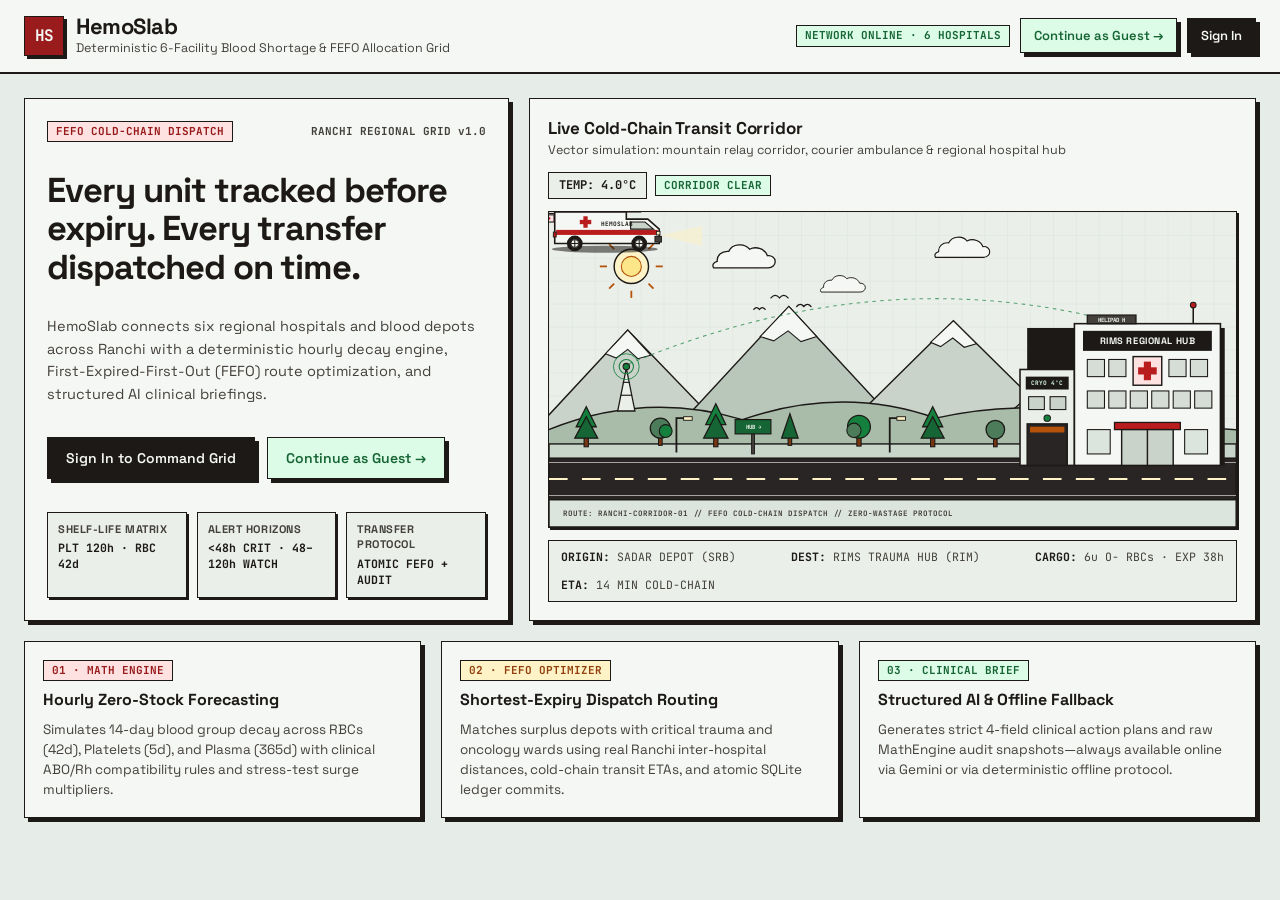
==== commit 39d8d86c: "Add unit/API test suite and fix accessibility (ARIA, contrast, headings, keyboard nav)" ====
--- a/static/landing.html
+++ b/static/landing.html
@@ -3,6 +3,7 @@
 <head>
   <meta charset="UTF-8" />
   <meta name="viewport" content="width=device-width, initial-scale=1.0" />
+  <meta name="description" content="HemoSlab deterministic 6-hospital blood shortage forecasting and FEFO cold-chain allocation network." />
   <title>HemoSlab — Regional Blood Shortage &amp; FEFO Cold-Chain Grid</title>
   <link rel="preconnect" href="https://fonts.googleapis.com" />
   <link rel="preconnect" href="https://fonts.gstatic.com" crossorigin />
@@ -15,6 +16,7 @@
   <script src="/static/landing.js" defer></script>
 </head>
 <body class="landing-body">
+  <a href="#main-content" class="skip-link">Skip to main content</a>
   <!-- Top Tactile Navigation Header -->
   <header class="landing-header" role="banner">
     <div class="landing-header-inner">
@@ -38,7 +40,7 @@
     </div>
   </header>
 
-  <main class="landing-shell">
+  <main id="main-content" class="landing-shell">
     <!-- Hero Grid: Command Entry + Animated Vector Corridor -->
     <section class="landing-hero-grid" aria-label="HemoSlab Overview and Access">
       <!-- Left: Editorial Intro & Access Slabs -->
@@ -279,7 +281,7 @@
             <!-- Roadside Highway Signs & Lamps -->
             <g transform="translate(278, 290)">
               <rect x="5" y="18" width="4" height="30" fill="#44403C" stroke="#1C1917" stroke-width="1.3" />
-              <rect x="-18" y="0" width="50" height="20" fill="#15803D" stroke="#1C1917" stroke-width="1.6" />
+              <rect x="-18" y="0" width="50" height="20" fill="#166534" stroke="#1C1917" stroke-width="1.6" />
               <text x="7" y="13" text-anchor="middle" font-family="JetBrains Mono, monospace" font-size="8" font-weight="700" fill="#F4F7F3">
                 HUB &rarr;
               </text>
@@ -466,7 +468,8 @@
     </section>
 
     <!-- Bottom 3 Tactile Architecture Pillars -->
-    <section class="pillars-grid" aria-label="Core System Capabilities">
+    <section class="pillars-grid" aria-labelledby="pillarsSectionHeading">
+      <h2 id="pillarsSectionHeading" class="sr-only">Core System Capabilities</h2>
       <article class="slab-card pillar-card">
         <div class="pillar-header">
           <span class="status-pill status-critical mono">01 · MATH ENGINE</span>
--- a/static/styles.css
+++ b/static/styles.css
@@ -18,11 +18,11 @@
   --border: #1C1917;
   --rule-subtle: #C9D3CA;
 
-  --critical: #B91C1C;
+  --critical: #991B1B;
   --critical-tint: #FEE2E2;
-  --watch: #B45309;
+  --watch: #92400E;
   --watch-tint: #FEF3C7;
-  --safe: #15803D;
+  --safe: #166534;
   --safe-tint: #DCFCE7;
 
   --shadow-offset: 4px 4px 0px #1C1917;
@@ -67,6 +67,29 @@
   border: 0;
 }
 
+.skip-link {
+  position: absolute;
+  left: -9999px;
+  top: 8px;
+  z-index: 200;
+  background-color: var(--ink);
+  color: var(--ink-inverse);
+  padding: 8px 14px;
+  font-size: 13px;
+  font-weight: 700;
+  text-decoration: none;
+  border: 2px solid var(--border);
+}
+
+.skip-link:focus {
+  left: 12px;
+}
+
+:focus-visible {
+  outline: 2.5px solid var(--ink);
+  outline-offset: 2px;
+}
+
 /* ---------- 1. Shrinking Hero Status Bar ---------- */
 
 .hero-bar {
@@ -362,7 +385,7 @@
 }
 
 .panel-zoom-header {
-  cursor: zoom-in;
+  cursor: default;
 }
 
 .panel-header-actions {
@@ -602,9 +625,17 @@
   display: inline-block;
 }
 
-.dot-critical { background-color: var(--critical); }
-.dot-watch { background-color: var(--watch); }
-.dot-safe { background-color: var(--safe); }
+.dot-critical {
+  background-color: var(--critical);
+}
+
+.dot-watch {
+  background-color: var(--watch);
+}
+
+.dot-safe {
+  background-color: var(--safe);
+}
 
 .svg-stage,
 .modal-svg-stage {
@@ -648,6 +679,7 @@
     transform: scale(1);
     opacity: 0.75;
   }
+
   100% {
     transform: scale(1.06);
     opacity: 0;
@@ -694,28 +726,39 @@
 }
 
 @keyframes dispatchAmbulanceBounce {
-  0%, 100% {
+
+  0%,
+  100% {
     transform: translateY(0px);
   }
+
   50% {
     transform: translateY(-1.5px);
   }
 }
 
 @keyframes dispatchSirenRed {
-  0%, 49% {
+
+  0%,
+  49% {
     fill: #B91C1C;
   }
-  50%, 100% {
+
+  50%,
+  100% {
     fill: #FEE2E2;
   }
 }
 
 @keyframes dispatchSirenAmber {
-  0%, 49% {
+
+  0%,
+  49% {
     fill: #FEF3C7;
   }
-  50%, 100% {
+
+  50%,
+  100% {
     fill: #D97706;
   }
 }
@@ -1185,6 +1228,7 @@
     opacity: 0;
     transform: translateY(6px);
   }
+
   to {
     opacity: 1;
     transform: translateY(0);
@@ -1361,6 +1405,7 @@
 
 /* Reduced Motion Accessibility */
 @media (prefers-reduced-motion: reduce) {
+
   .critical-ring-pulse,
   .corridor-flow-edge,
   .transfer-pulse-line,
@@ -1370,6 +1415,7 @@
   .focus-sheet {
     animation: none;
   }
+
   .btn-tactile,
   .hero-bar {
     transition: none;
@@ -1381,9 +1427,11 @@
   .workspace-grid {
     grid-template-columns: 1fr;
   }
+
   .hero-metrics-row {
     grid-template-columns: 1fr;
   }
+
   .stress-body {
     grid-template-columns: 1fr;
   }
@@ -1393,11 +1441,13 @@
   .stock-breakdown-grid {
     grid-template-columns: 1fr;
   }
+
   .pulse-facility-row {
     grid-template-columns: 46px 1fr 64px;
   }
+
   .pulse-bar-track,
   .pulse-buffer {
     display: none;
   }
-}
+}
--- a/static/landing.css
+++ b/static/landing.css
@@ -486,7 +486,6 @@
   background-color: var(--bg-inset);
   border: 1.5px solid var(--border);
   box-shadow: var(--shadow-sm);
-  outline: none;
 }
 
 .form-field input:focus,
